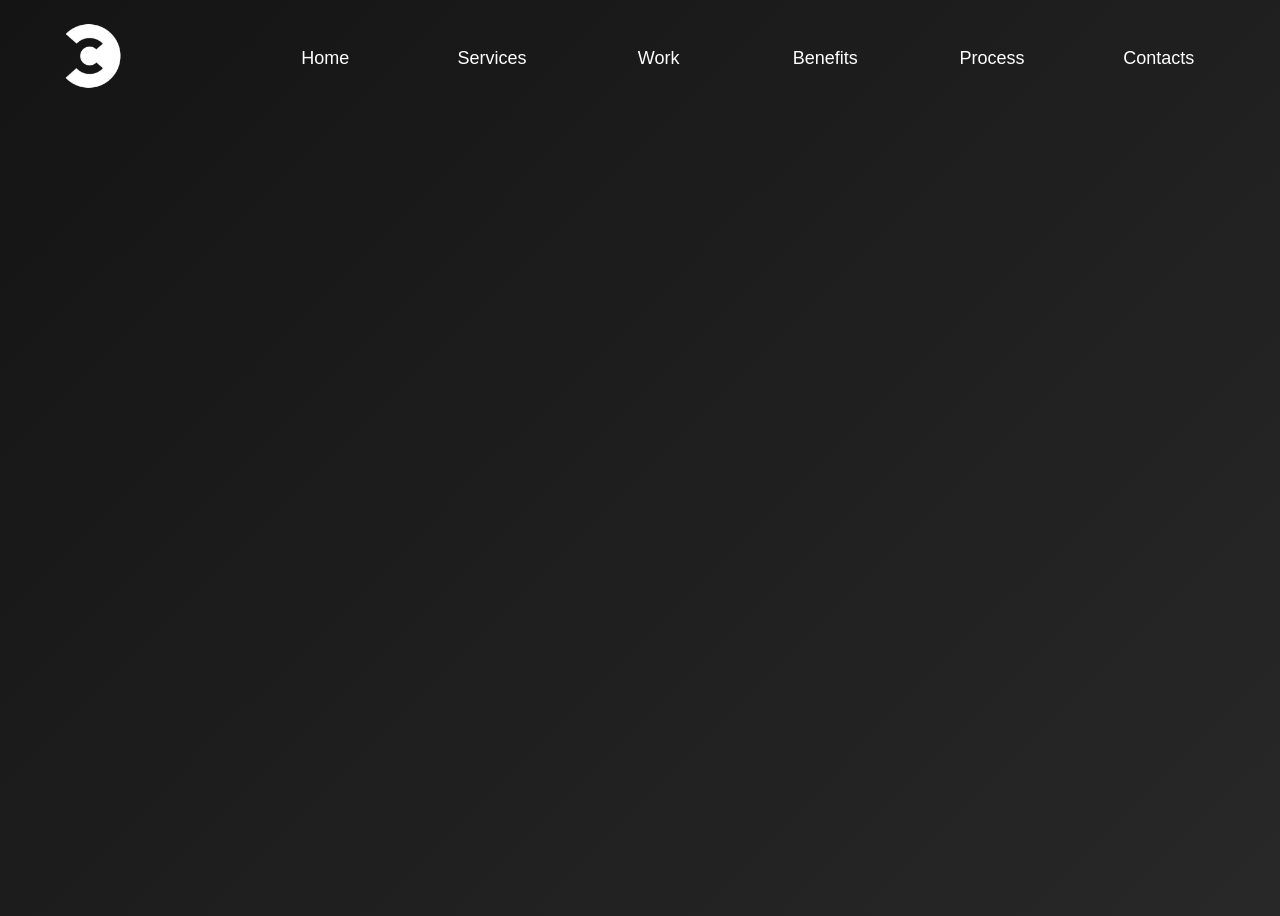
==== portfolio.html @ 9fbf863b "Created Header" ====
<!DOCTYPE html>
<html>
    <head>
        <link rel="stylesheet" href="portfolio.css">
        <link rel="preconnect" href="https://fonts.googleapis.com">
<link rel="preconnect" href="https://fonts.gstatic.com" crossorigin>
<link href="https://fonts.googleapis.com/css2?family=Inter:ital,opsz,wght@0,14..32,100..900;1,14..32,100..900&display=swap" rel="stylesheet">
        <title>Cyrus Web Design</title>
    </head>
    <body>
        <header class="header-div">
            <div class="logo-div">
                <img src="width-576.png" class="logo-image">
            </div>
            <nav class="navigation">
                <button class="Home-button" href="#Home">Home</button>
                <button class="services-button" href="#services">Services</button>
                <button class="work-button" href="#work">Work</button>
                <button class="benefits-button" href="#benefits">Benefits</button>
                <button class="process-button" href="#process">Process</button>
                <button class="contact-button" href="#contact">Contacts</button>
            </nav>
        </header>
        <main class="main-div">
            <section id="Home">
                <div class="hero-image-div"></div>
            </section>

            <section id="services">

            </section>

            <section id="work">

            </section>
            <section id="benefits">

            </section>
            <section id="process">

            </section>
            <section id="conatact">

            </section>
        </main>

        <script src="portfolio.js">

        </script>
    </body>
</html>
---- portfolio.css ----
body{
    background: linear-gradient(
        135deg,
        rgb(20,20,20),
        rgb(30, 30, 30),
        rgb(40,40,40)
    
    );
    min-height: 100vh;
    font-family: 'Inter', sans-serif;
    position: relative;
}
html{
    scroll-behavior: smooth;
}
.logo-image{
    width: 85%;
    max-width: 200px;
    
}
.header-div{
    
    position: relative;
    left: 0px;
    right: 0px;
    top:0px;
    height: 100px;
    display: flex;
    flex-direction: row;
    justify-content: space-between;
    align-items: center
}
.logo-div{
   min-width: 100px;
 
}
.navigation{
   
  margin-right: 20px;
  display: flex;
  justify-content: space-between;
  flex-direction: row;
  width: 100%;
  max-width: 1000px;
  
}
@media(max-width: 1200px ){
    .navigation button{
   width: 700px;
    height: 50px;
    
    cursor: pointer;
    background: transparent;
     color: white ;
     border: 1px solid rgb(45, 43, 43); 
    margin-right: 0px;
    transition: opacity 2s;
        
}
}
@media(max-width: 749px ){
    .header-div{
    position: relative;
    left: 0px;
    right: 0px;
    top:0px;
    height: 100px;
}
.logo-div{
    position: absolute;
    left: -50px;
    right: 70vw;
    top: -20px;
    
}
}
 .navigation button{
   width: 1000px;
    height: 50px;
    
    cursor: pointer;
    background: transparent;
     color: white ;
     border: none; 
    margin-right: 20px;
    transition: opacity 2s;
    font-size: 18px;
        
}
.navigation button:hover{
   box-shadow: 4px 4px 4px rgba(50,50,50,0.8); 
   background-color: rgb(20, 20 20);
}

.navigation button:active{
   box-shadow: 5px 5px 5px rgba(50,50,50,0.8);
   background-color: rgba(16, 14, 14, 0.7); 
}



@media(max-width: 1200px ){
    .navigation button{
   width: 100px;
    height: 50px;
    
    cursor: pointer;
    background: transparent;
     color: white ;
     
    margin-right: 20px;
    transition: box-shadow 0.15s;
    font-size: 14px;
        
}

@media(max-width: 900px){
    .navigation button{
        width: 75px;
    }
}
}
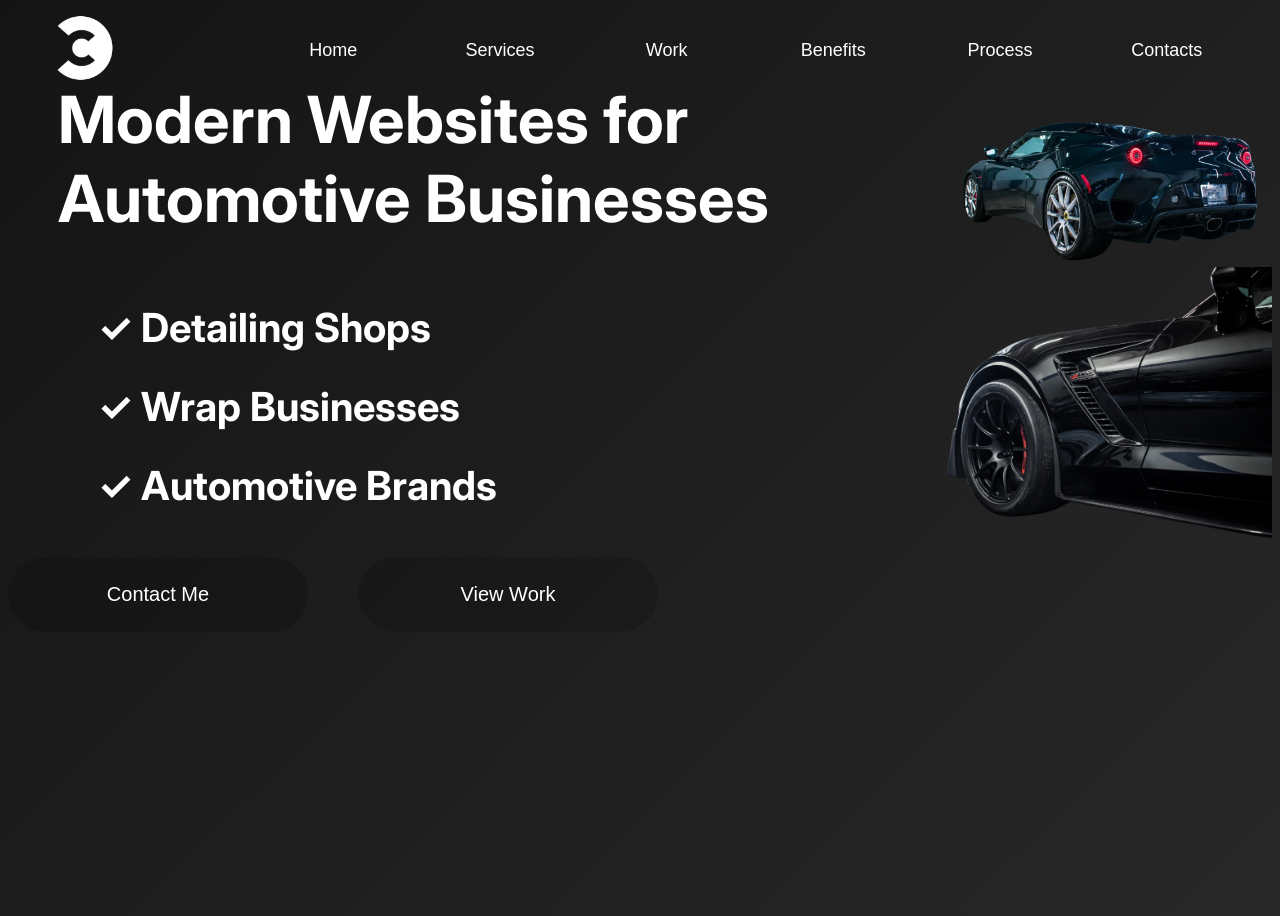
==== commit e1fac7d4: "Slight remodel to the Ui, added contact and see work buttons" ====
--- a/portfolio.html
+++ b/portfolio.html
@@ -22,8 +22,28 @@
             </nav>
         </header>
         <main class="main-div">
-            <section id="Home">
-                <div class="hero-image-div"></div>
+            <section id="Home" class="home-section">
+                
+                <div class="home-main-sect">
+                     <div class="home-text-div">
+                    <p class="home-text-title">Modern Websites for Automotive Businesses</p>
+                    <ul class="home-text-bullet">
+                        <li>✓ Detailing Shops</li>
+                        <li>✓ Wrap Businesses</li>
+                        <li>✓ Automotive Brands</li>
+                    </ul>
+                </div>
+                <div class="hero-image-div">
+                    <img src="width-1024.png" class="hero-image-1">
+                    <img src="width-1600.png" class="hero-image-2">
+                </div>
+                </div>
+                   <div class="home-buttons-div">
+                    <button class="contact-me-button">
+                        Contact Me
+                    </button>
+                    <button>View Work</button>
+                </div>
             </section>
 
             <section id="services">
--- a/portfolio.css
+++ b/portfolio.css
@@ -9,6 +9,9 @@
     min-height: 100vh;
     font-family: 'Inter', sans-serif;
     position: relative;
+    color: white;
+   
+    
 }
 html{
     scroll-behavior: smooth;
@@ -20,7 +23,7 @@
 }
 .header-div{
     
-    position: relative;
+    position: fixed;
     left: 0px;
     right: 0px;
     top:0px;
@@ -28,7 +31,9 @@
     display: flex;
     flex-direction: row;
     justify-content: space-between;
-    align-items: center
+    align-items: center;
+    background: transparent;
+
 }
 .logo-div{
    min-width: 100px;
@@ -119,4 +124,73 @@
         width: 75px;
     }
 }
-}+}
+.hero-image-div{
+    width: 500px;
+    
+}
+.hero-image-1{
+    margin-top: 100px;
+    width: 100%;
+}
+.hero-image-2{
+    width: 100%
+}
+.home-main-sect{
+   display: flex;
+    align-items: center;
+    justify-content: space-between;
+}
+
+.home-text-div{
+    
+    font-weight: bold;
+    padding-left: 50px;
+}
+.home-text-title{
+    font-size: 65px;
+}
+.home-text-bullet{
+    font-size: 40px;
+}
+.home-text-bullet{
+    list-style-type: none;
+}
+.home-text-bullet li{
+    margin-bottom: 30px;
+}
+
+.home-buttons-div{
+    display: flex;
+    align-items: center;
+    margin-top: -100px;
+   
+   
+}
+.home-buttons-div button{
+    width: 300px;
+    height: 75px;
+    font-size: 20px;
+    border-radius: 75px;
+    border: none;
+    cursor: pointer;
+    background-color: rgba(0, 0, 0, 0.176);
+    margin-right: 50px;
+    color: white;
+    transition: background-color 0.2s;
+    
+}
+@media(max-width: 1600px){
+    .home-buttons-div{
+        margin-top: 0px;
+    }
+}
+
+.home-buttons-div button:hover{
+    background-color: aliceblue;
+    color: black;
+}
+.home-buttons-div button:active{
+    box-shadow: 3px 3px 3px rgba(0, 0, 0, 0.473);
+}
+
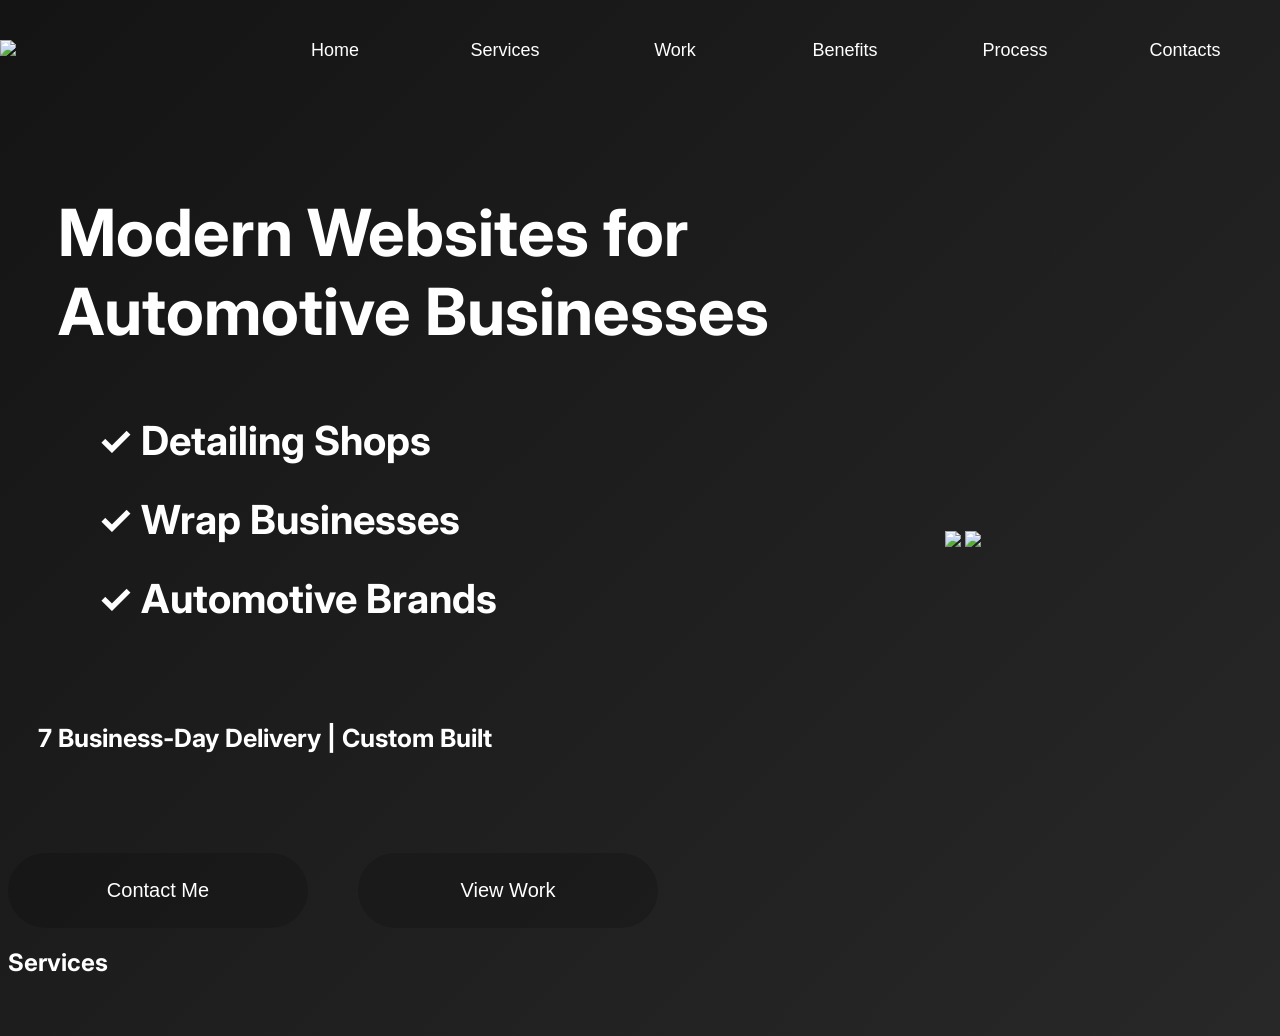
==== commit b1d792ae: "Organized files" ====
--- a/portfolio.html
+++ b/portfolio.html
@@ -1,7 +1,7 @@
 <!DOCTYPE html>
 <html>
     <head>
-        <link rel="stylesheet" href="portfolio.css">
+        <link rel="stylesheet" href="styles/home.css">
         <link rel="preconnect" href="https://fonts.googleapis.com">
 <link rel="preconnect" href="https://fonts.gstatic.com" crossorigin>
 <link href="https://fonts.googleapis.com/css2?family=Inter:ital,opsz,wght@0,14..32,100..900;1,14..32,100..900&display=swap" rel="stylesheet">
@@ -10,15 +10,15 @@
     <body>
         <header class="header-div">
             <div class="logo-div">
-                <img src="width-576.png" class="logo-image">
+                <img src="images/width-576.png" class="logo-image">
             </div>
             <nav class="navigation">
-                <button class="Home-button" href="#Home">Home</button>
-                <button class="services-button" href="#services">Services</button>
-                <button class="work-button" href="#work">Work</button>
-                <button class="benefits-button" href="#benefits">Benefits</button>
-                <button class="process-button" href="#process">Process</button>
-                <button class="contact-button" href="#contact">Contacts</button>
+                <a href="#Home"><button class="Home-button">Home</button></a>
+                <a href="#services"><button class="services-button">Services</button></a>
+                <a href="#work"><button class="work-button">Work</button></a>
+                <a href="#benefits"><button class="benefits-button">Benefits</button></a>
+                <a href="#process"><button class="process-button">Process</button></a>
+                <a href="#contact"><button class="contact-button">Contacts</button></a>
             </nav>
         </header>
         <main class="main-div">
@@ -32,10 +32,11 @@
                         <li>✓ Wrap Businesses</li>
                         <li>✓ Automotive Brands</li>
                     </ul>
+                    <p class="delivery-info-text">7 Business-Day Delivery | Custom Built</p>
                 </div>
                 <div class="hero-image-div">
-                    <img src="width-1024.png" class="hero-image-1">
-                    <img src="width-1600.png" class="hero-image-2">
+                    <img src="images/width-1024.png" class="hero-image-1">
+                    <img src="images/width-1600.png" class="hero-image-2">
                 </div>
                 </div>
                    <div class="home-buttons-div">
@@ -47,7 +48,7 @@
             </section>
 
             <section id="services">
-
+                <h1 class="services-header">Services</h1>
             </section>
 
             <section id="work">
--- a/styles/home.css
+++ b/styles/home.css
@@ -0,0 +1,207 @@
+body{
+    background: linear-gradient(
+        135deg,
+        rgb(20,20,20),
+        rgb(30, 30, 30),
+        rgb(40,40,40)
+    
+    );
+    min-height: 100vh;
+    font-family: 'Inter', sans-serif;
+    position: relative;
+    color: white;
+    padding-top: 120px;
+   
+    
+}
+html{
+    scroll-behavior: smooth;
+}
+.logo-image{
+    width: 85%;
+    max-width: 200px;
+    
+}
+.header-div{
+    
+    position: fixed;
+    left: 0px;
+    right: 0px;
+    top:0px;
+    height: 100px;
+    display: flex;
+    flex-direction: row;
+    justify-content: space-between;
+    align-items: center;
+    background: transparent;
+
+}
+.logo-div{
+   min-width: 100px;
+ 
+}
+.navigation{
+   
+  margin-right: 20px;
+  display: flex;
+  justify-content: space-between;
+  flex-direction: row;
+  width: 100%;
+  max-width: 1000px;
+  
+}
+@media(max-width: 1200px ){
+    .navigation button{
+   width: 700px;
+    height: 50px;
+    
+    cursor: pointer;
+    background: transparent;
+     color: white ;
+     border: 1px solid rgb(45, 43, 43); 
+    margin-right: 0px;
+    transition: opacity 2s;
+        
+}
+}
+@media(max-width: 775px ){
+    
+    .header-div{
+    height: 100px;
+}
+
+}
+ .navigation button{
+   width: 150px;
+    height: 50px;
+    
+    cursor: pointer;
+    background: transparent;
+     color: white ;
+     border: none; 
+    margin-right: 20px;
+    transition: opacity 2s;
+    font-size: 18px;
+        
+}
+.navigation button:hover{
+   box-shadow: 4px 4px 4px rgba(50,50,50,0.8); 
+   background-color: rgb(20, 20 20);
+}
+
+.navigation button:active{
+   box-shadow: 5px 5px 5px rgba(50,50,50,0.8);
+   background-color: rgba(16, 14, 14, 0.7); 
+}
+
+
+
+@media(max-width: 1000px ){
+    .navigation button{
+   width: 100px;
+    height: 50px;
+    
+    cursor: pointer;
+    background: transparent;
+     color: white ;
+     
+    margin-right: 20px;
+    transition: box-shadow 0.15s;
+    font-size: 14px;
+        
+}
+.home-text-div{
+        padding-top: 50px;
+    }
+}
+
+@media(max-width: 900px){
+    body{
+        padding-top: 0px
+    }
+    .navigation button{
+        width: 75px;
+    }
+    .home-text-div{
+        padding-top: 30px;
+    }
+}
+.hero-image-div{
+    width: 500px;
+    
+}
+.hero-image-1{
+    margin-top: 100px;
+    width: 100%;
+}
+.hero-image-2{
+    width: 100%
+}
+.home-main-sect{
+   display: flex;
+    align-items: center;
+    justify-content: space-between;
+}
+
+.home-text-div{
+    
+    font-weight: bold;
+    padding-left: 50px;
+}
+.home-text-title{
+    font-size: 65px;
+}
+.home-text-bullet{
+    font-size: 40px;
+}
+.home-text-bullet{
+    list-style-type: none;
+}
+.home-text-bullet li{
+    margin-bottom: 30px;
+}
+.delivery-info-text{
+    font-size: 25px;
+    margin: 100px 0px 100px -20px;
+}
+
+.home-buttons-div{
+    display: flex;
+    align-items: center;
+    margin-top: -100px;
+   
+   
+}
+.home-buttons-div button{
+    width: 300px;
+    height: 75px;
+    font-size: 20px;
+    border-radius: 75px;
+    border: none;
+    cursor: pointer;
+    background-color: rgba(0, 0, 0, 0.176);
+    margin-right: 50px;
+    color: white;
+    transition: background-color 0.2s;
+    
+}
+
+@media(max-width: 1700px){
+    .home-buttons-div{
+        margin-top: 50px;
+    }
+}
+@media(max-width: 1600px){
+    .home-buttons-div{
+        margin-top: 0px;
+    }
+}
+
+.home-buttons-div button:hover{
+    background-color: aliceblue;
+    color: black;
+}
+.home-buttons-div button:active{
+    box-shadow: 5px 5px 5px rgb(0, 0, 0);
+}
+
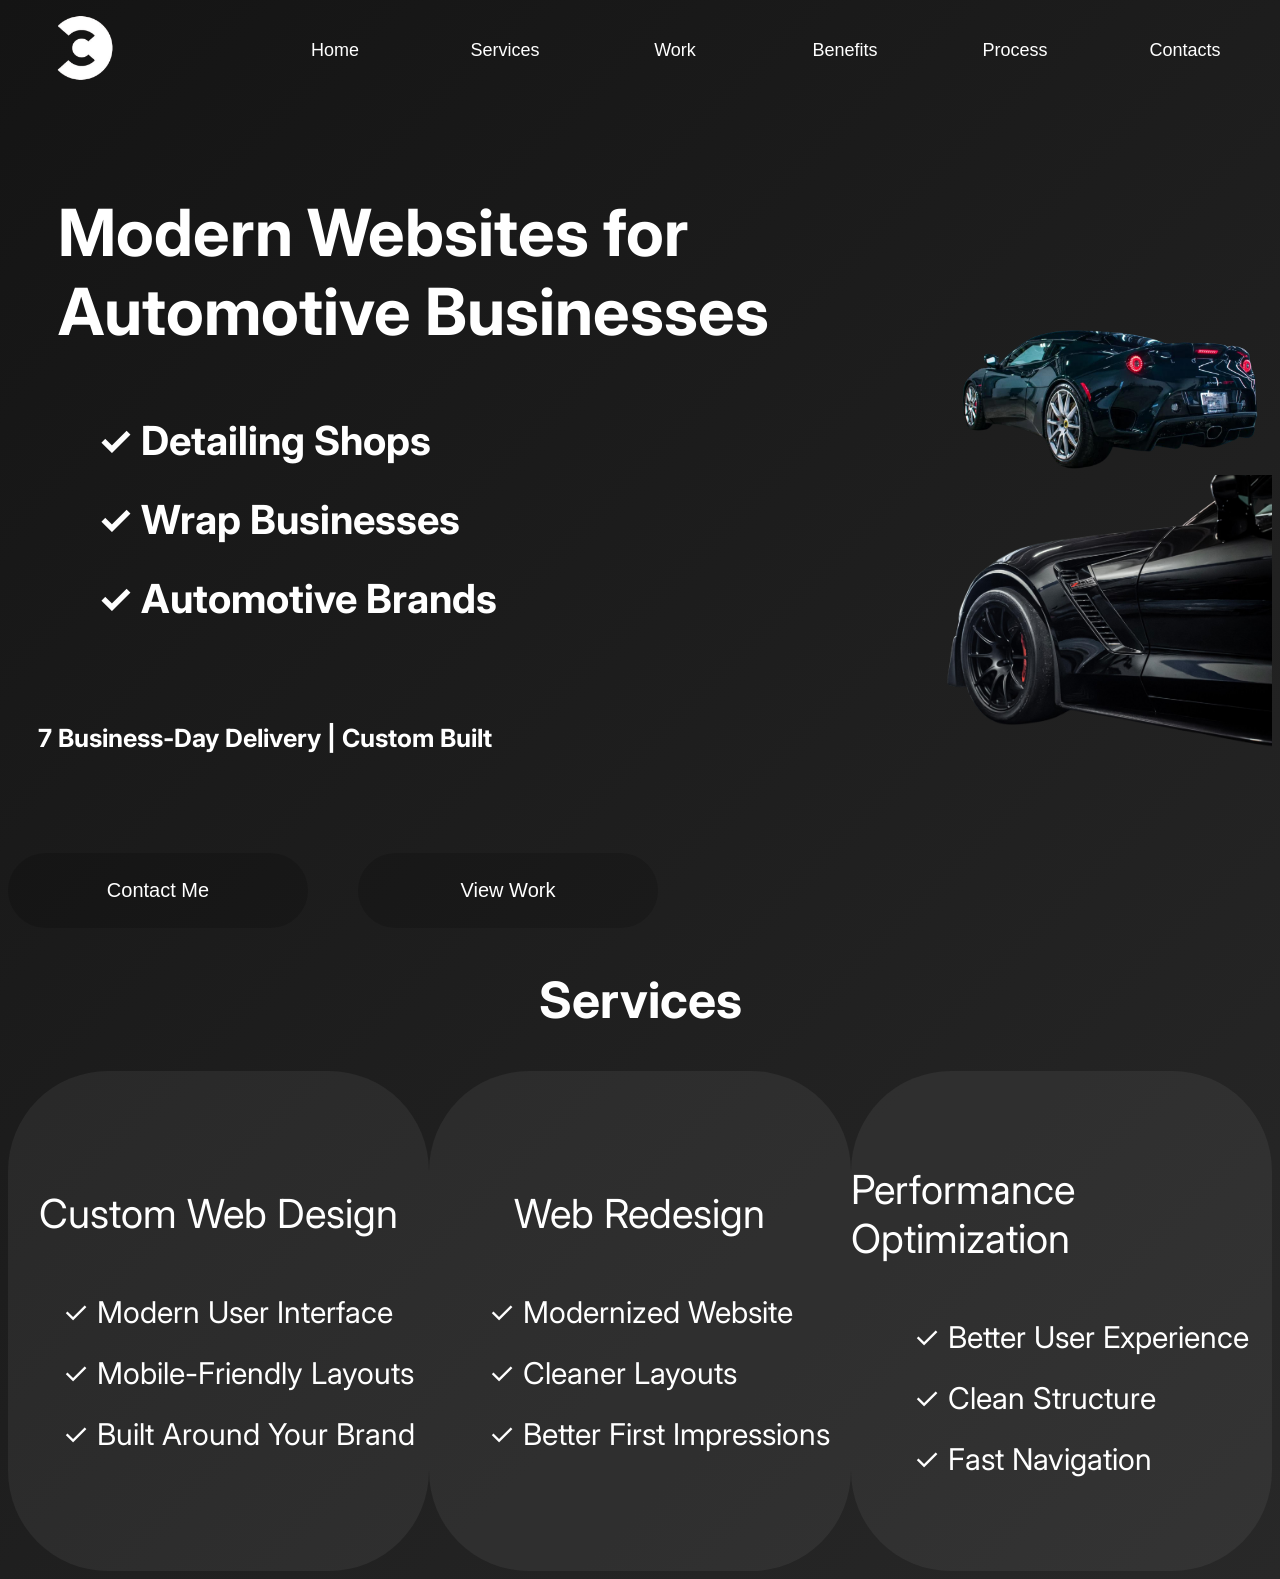
==== commit a72a9079: "Completed Services Section" ====
--- a/portfolio.html
+++ b/portfolio.html
@@ -2,6 +2,7 @@
 <html>
     <head>
         <link rel="stylesheet" href="styles/home.css">
+        <link rel="stylesheet" href="styles/services.css">
         <link rel="preconnect" href="https://fonts.googleapis.com">
 <link rel="preconnect" href="https://fonts.gstatic.com" crossorigin>
 <link href="https://fonts.googleapis.com/css2?family=Inter:ital,opsz,wght@0,14..32,100..900;1,14..32,100..900&display=swap" rel="stylesheet">
@@ -48,7 +49,39 @@
             </section>
 
             <section id="services">
-                <h1 class="services-header">Services</h1>
+                <div class="services-header-div">
+                    <h1 class="services-header">Services</h1>
+                </div>
+                <div class="service-list-div">
+                    <div class="service-list">
+                        <p class="service-list-title">Custom Web Design</p>
+                        <ul class="services-bullet">
+                        <li class="service-list-text">✓ Modern User Interface </li>
+                        <li class="service-list-text">✓ Mobile-Friendly Layouts</li>
+                        <li class="service-list-text">✓ Built Around Your Brand</li>
+                        </ul>
+                      
+                    </div>
+                    <div class="service-list">
+                        <p class="service-list-title">Web Redesign</p>
+                        <ul class="services-bullet">
+                            <li class="service-list-text">✓ Modernized Website</li>
+                            <li class="service-list-text">✓ Cleaner Layouts</li>
+                            <li class="service-list-text">✓ Better First Impressions</li>
+                        </ul>
+                       
+                    </div>
+                    <div class="service-list">
+                        <p class="service-list-title">Performance Optimization</p>
+                         <ul class="services-bullet">
+                             <li class="service-list-text">✓ Better User Experience</li>
+                             <li class="service-list-text">✓ Clean Structure</li>
+                             <li class="service-list-text">✓ Fast Navigation</li>
+                        </ul>
+                       
+                    </div>
+                    
+                </div>
             </section>
 
             <section id="work">
--- a/styles/services.css
+++ b/styles/services.css
@@ -0,0 +1,39 @@
+.services-header{
+    font-size: 50px
+
+}
+.services-header-div{
+    display: flex;
+    justify-content: center;
+}
+.service-list-div{
+    display: flex;
+    justify-content: space-between;
+}
+.service-list{
+    background-color: rgba(128, 128, 128, 0.131);
+    width: 500px;
+    height: 500px;
+    border-radius: 100px;
+    display: flex;
+    flex-direction: column;
+    align-items: center;
+    justify-content: center;
+   
+}
+.service-list-title{
+    font-size: 40px;
+}
+
+.service-list-text{
+    font-size: 30px;
+    margin-bottom: 25px;
+}
+@media(max-width: 850px ){
+.service-list-title{
+    font-size: 16px;
+}
+}
+.services-bullet{
+    list-style: none;
+}
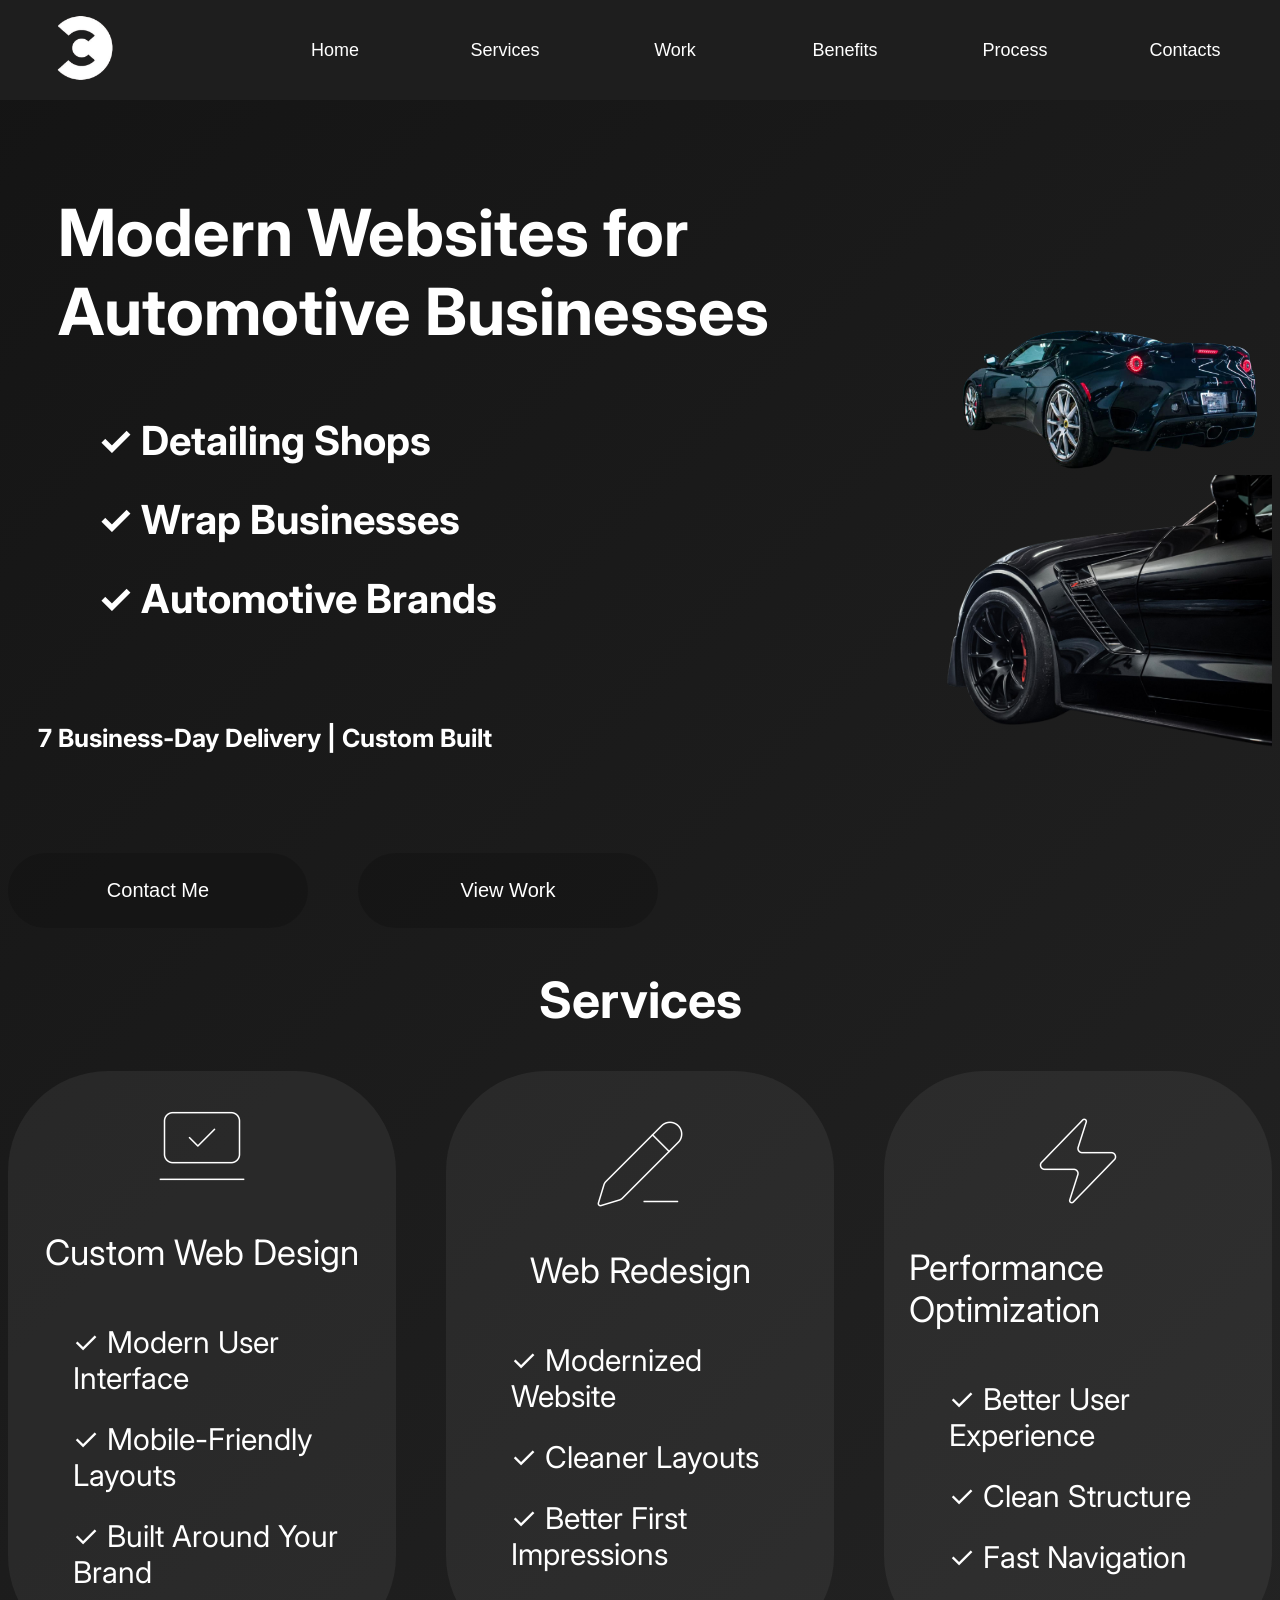
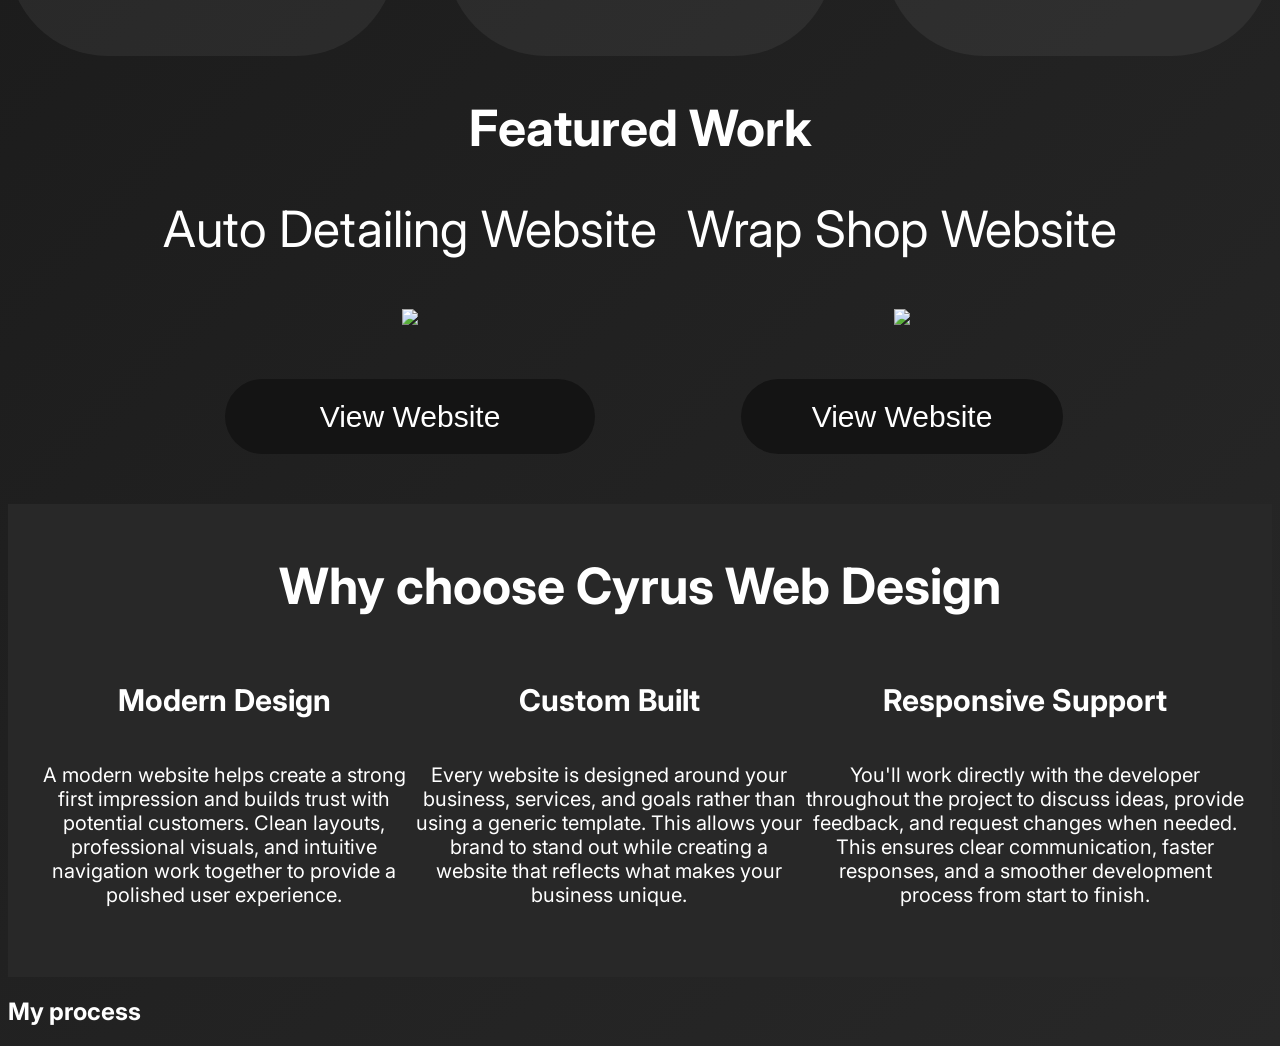
==== commit 1619f050: "Created work and benefits section, added icons to the page" ====
--- a/portfolio.html
+++ b/portfolio.html
@@ -3,6 +3,9 @@
     <head>
         <link rel="stylesheet" href="styles/home.css">
         <link rel="stylesheet" href="styles/services.css">
+        <link rel="stylesheet" href="styles/work.css">
+        <link rel="stylesheet" href="styles/benefits.css">
+        <link rel="stylesheet" href="styles/process.css">
         <link rel="preconnect" href="https://fonts.googleapis.com">
 <link rel="preconnect" href="https://fonts.gstatic.com" crossorigin>
 <link href="https://fonts.googleapis.com/css2?family=Inter:ital,opsz,wght@0,14..32,100..900;1,14..32,100..900&display=swap" rel="stylesheet">
@@ -44,7 +47,7 @@
                     <button class="contact-me-button">
                         Contact Me
                     </button>
-                    <button>View Work</button>
+                    <a href="#work"><button>View Work</button></a>
                 </div>
             </section>
 
@@ -54,6 +57,9 @@
                 </div>
                 <div class="service-list-div">
                     <div class="service-list">
+                        <div class="service-image-div">
+                            <img src="images/laptop-minimal-check-3.png" class="service-images">
+                        </div>
                         <p class="service-list-title">Custom Web Design</p>
                         <ul class="services-bullet">
                         <li class="service-list-text">✓ Modern User Interface </li>
@@ -63,6 +69,10 @@
                       
                     </div>
                     <div class="service-list">
+                        <div class="service-image-div">
+                            <img src="images/pencil-line.png" class="service-images">
+                        </div>
+                       
                         <p class="service-list-title">Web Redesign</p>
                         <ul class="services-bullet">
                             <li class="service-list-text">✓ Modernized Website</li>
@@ -72,6 +82,10 @@
                        
                     </div>
                     <div class="service-list">
+                        <div class="service-image-div">
+                            <img src="images/zap.png" class="service-images">
+                        </div>
+                        
                         <p class="service-list-title">Performance Optimization</p>
                          <ul class="services-bullet">
                              <li class="service-list-text">✓ Better User Experience</li>
@@ -85,13 +99,61 @@
             </section>
 
             <section id="work">
+                <div class="work-header-div">
+                    <h1 class="work-header-text">Featured Work</h1>
+                </div>
+                <div class="demo-project-outer-div">
+                    <div class="demo-project-inner-div">
+                        <p class="demo-project-text">Auto Detailing Website</p>
+                        <div class="demo-project-image-div">
+                            <img src="images/Screenshot 2026-05-23 at 9.11.59 PM.png" class="demo-project-image">
+                        </div>
+                        <div class="demo-project-button-div">
+                            <button class="demo-project-button">
+                                View Website
+                            </button>
+                        </div>
+                    </div>
+                     <div class="demo-project-inner-div">
+                        <p class="demo-project-text">Wrap Shop Website</p>
+                        <div class="demo-project-image-div">
+                            <img src="images/Screenshot 2026-05-23 at 9.11.59 PM.png" class="demo-project-image">
+                        </div>
+                        <div class="demo-project-button-div">
+                            <button class="demo-project-button">
+                                View Website
+                            </button>
+                        </div>
+                    </div>
 
+                    
+                </div>
             </section>
-            <section id="benefits">
-
+            <section id="benefits" class="benefits-section">
+                <div class="benefits-header-div">
+                    <h1 class="benefits-header-text">Why choose Cyrus Web Design</h1>
+                </div>
+                <div class="benefits-div">
+                    <div class="benefits-inner-div">
+                      <h2 class="benefit-title">Modern Design</h2>
+                        <h3 class="benefit-text">A modern website helps create a strong first impression and builds trust with potential customers. Clean layouts, professional visuals, and intuitive navigation work together to provide a polished user experience.</h3>
+                    </div>
+                 <div class="benefits-inner-div">
+                    <h2 class="benefit-title">Custom Built</h2>
+                <h3 class="benefit-text">Every website is designed around your business, services, and goals rather than using a generic template. This allows your brand to stand out while creating a website that reflects what makes your business unique.</h3>
+                 </div>
+                  <div class="benefits-inner-div">
+                    <h2 class="benefit-title">Responsive Support</h2>
+                <h3 class="benefit-text">You'll work directly with the developer throughout the project to discuss ideas, provide feedback, and request changes when needed. This ensures clear communication, faster responses, and a smoother development process from start to finish.</h3>
+                  </div>
+                
+                </div>
             </section>
             <section id="process">
-
+                <div class="process-header-div">
+                    <h1 class="process-header-text">My process</h1>
+                    <h2 class="process-subheader-text"></h2>
+                </div>
             </section>
             <section id="conatact">
 
--- a/styles/home.css
+++ b/styles/home.css
@@ -34,6 +34,7 @@
     justify-content: space-between;
     align-items: center;
     background: transparent;
+    background-color: rgb(30, 30, 30);
 
 }
 .logo-div{
--- a/styles/services.css
+++ b/styles/services.css
@@ -9,16 +9,20 @@
 .service-list-div{
     display: flex;
     justify-content: space-between;
+    gap: 50px;
 }
 .service-list{
+    display: flex;
     background-color: rgba(128, 128, 128, 0.131);
-    width: 500px;
-    height: 500px;
+    flex: 1;
     border-radius: 100px;
     display: flex;
     flex-direction: column;
     align-items: center;
     justify-content: center;
+    padding: 25px 25px 25px 25px;
+   
+    
    
 }
 .service-list-title{
@@ -29,11 +33,43 @@
     font-size: 30px;
     margin-bottom: 25px;
 }
-@media(max-width: 850px ){
-.service-list-title{
-    font-size: 16px;
+
+@media(max-width: 1550px ){
+    .service-list-title{
+        font-size: 35px;
+    }
+    .service-list-text{
+        font-size: 30px;
+    }
 }
+
+@media(max-width: 1100px ){
+    .service-list-title{
+        font-size: 30px;
+    }
+    .service-list-text{
+        font-size: 25px;
+    }
 }
+@media(max-width: 850px){
+     .service-list-title{
+        font-size: 25px;
+    }
+    .service-list-text{
+        font-size: 20px;
+    }
+}
+
+
 .services-bullet{
     list-style: none;
+}
+.service-images{
+    width: 50%;
+    
+}
+.service-image-div{
+display: flex;
+align-items: center;
+justify-content: center;
 }
--- a/styles/work.css
+++ b/styles/work.css
@@ -0,0 +1,60 @@
+.work-header-div{
+    display: flex;
+    justify-content: center;
+}
+.work-header-text{
+    font-size: 50px;
+}
+.demo-project-image{
+   width: 100%; 
+}
+.demo-project-text{
+    font-size: 50px;
+    margin: 0px 0px 0px 0px;
+}
+.demo-project-button-div{
+    width: 75%;
+}
+.demo-project-button{
+    width: 100%;
+    height: 75px;
+    font-size: 30px;
+    border-radius: 50px;
+    border: none;
+    cursor: pointer;
+    background-color: rgb(20, 20, 20);
+    color: white;
+}
+.demo-project-button:hover{
+background-color: rgba(20, 20, 20, 0.6);
+box-shadow: 3px 3px 3px rgba(0, 0, 0, 0.399);
+}
+
+.demo-project-button:active{
+background-color: rgba(20, 20, 20, 0.4);
+box-shadow: 4px 4px 4px rgba(0, 0, 0, 0.5);
+}
+.demo-project-outer-div{
+    display: flex;
+    justify-content: center;
+    gap: 30px;
+    min-width: 200px;
+}
+
+.demo-project-inner-div{
+    display: flex;
+    flex-direction: column;
+    align-items: center;
+    justify-content: center;
+    gap: 50px;
+    
+    
+}
+@media(max-width: 1026px){
+    
+.demo-project-text{
+    font-size: 50px;
+    margin: 0px 0px 0px 0px;
+    max-width: 429px;
+}
+}
--- a/styles/benefits.css
+++ b/styles/benefits.css
@@ -0,0 +1,32 @@
+.benefits-header-div{
+    display: flex;
+    justify-content: center;
+    align-items: center;
+}
+.benefits-div{
+    display: flex;
+    align-items: center;
+    justify-content: space-between;
+}
+.benefits-header-text{
+    font-size: 50px;
+    
+}
+.benefit-title{
+    font-size: 30px;
+}
+.benefit-text{
+    font-size: 20px;
+    text-align: center;
+    font-weight: normal;
+}
+.benefits-inner-div{
+    display: flex;
+    flex-direction: column;
+    align-items: center;
+}
+.benefits-section{
+    background-color: rgb(40,40,40);
+    margin-top: 50px;
+    padding: 10px 25px 50px 25px;
+}
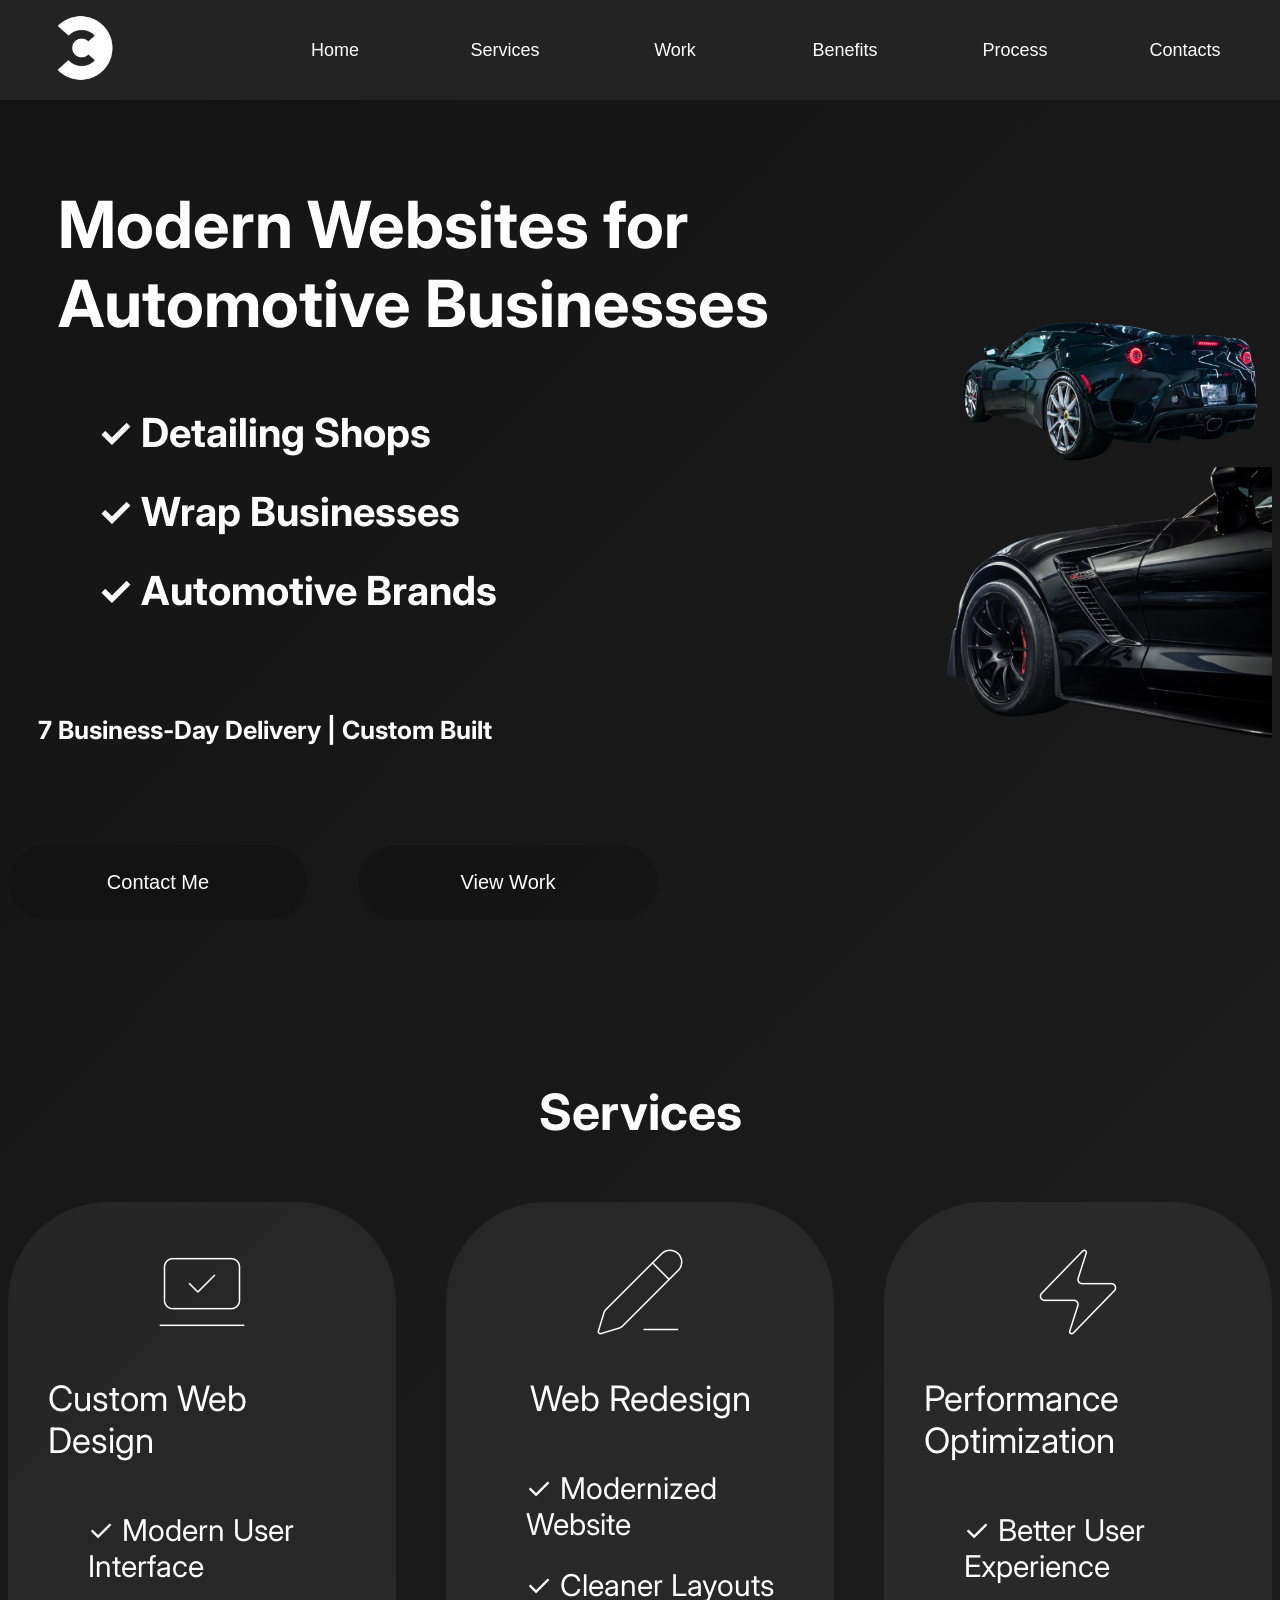
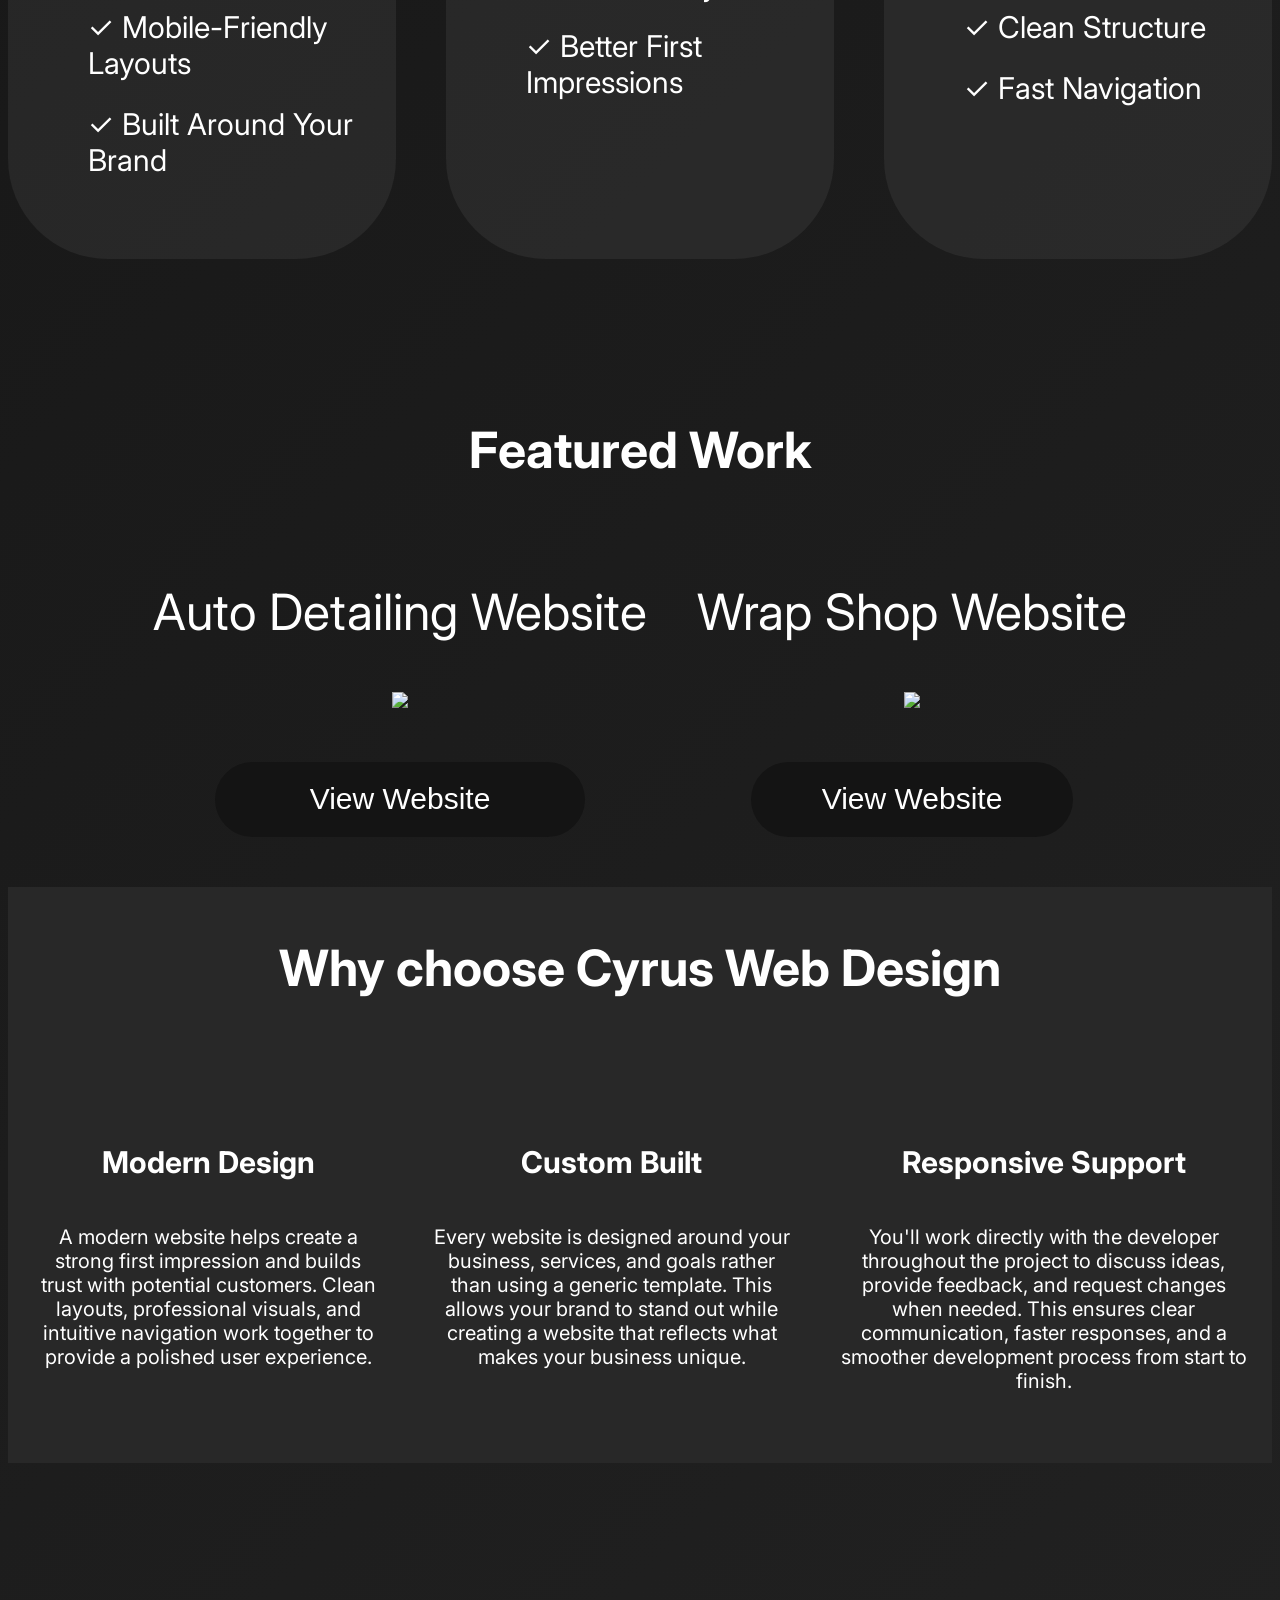
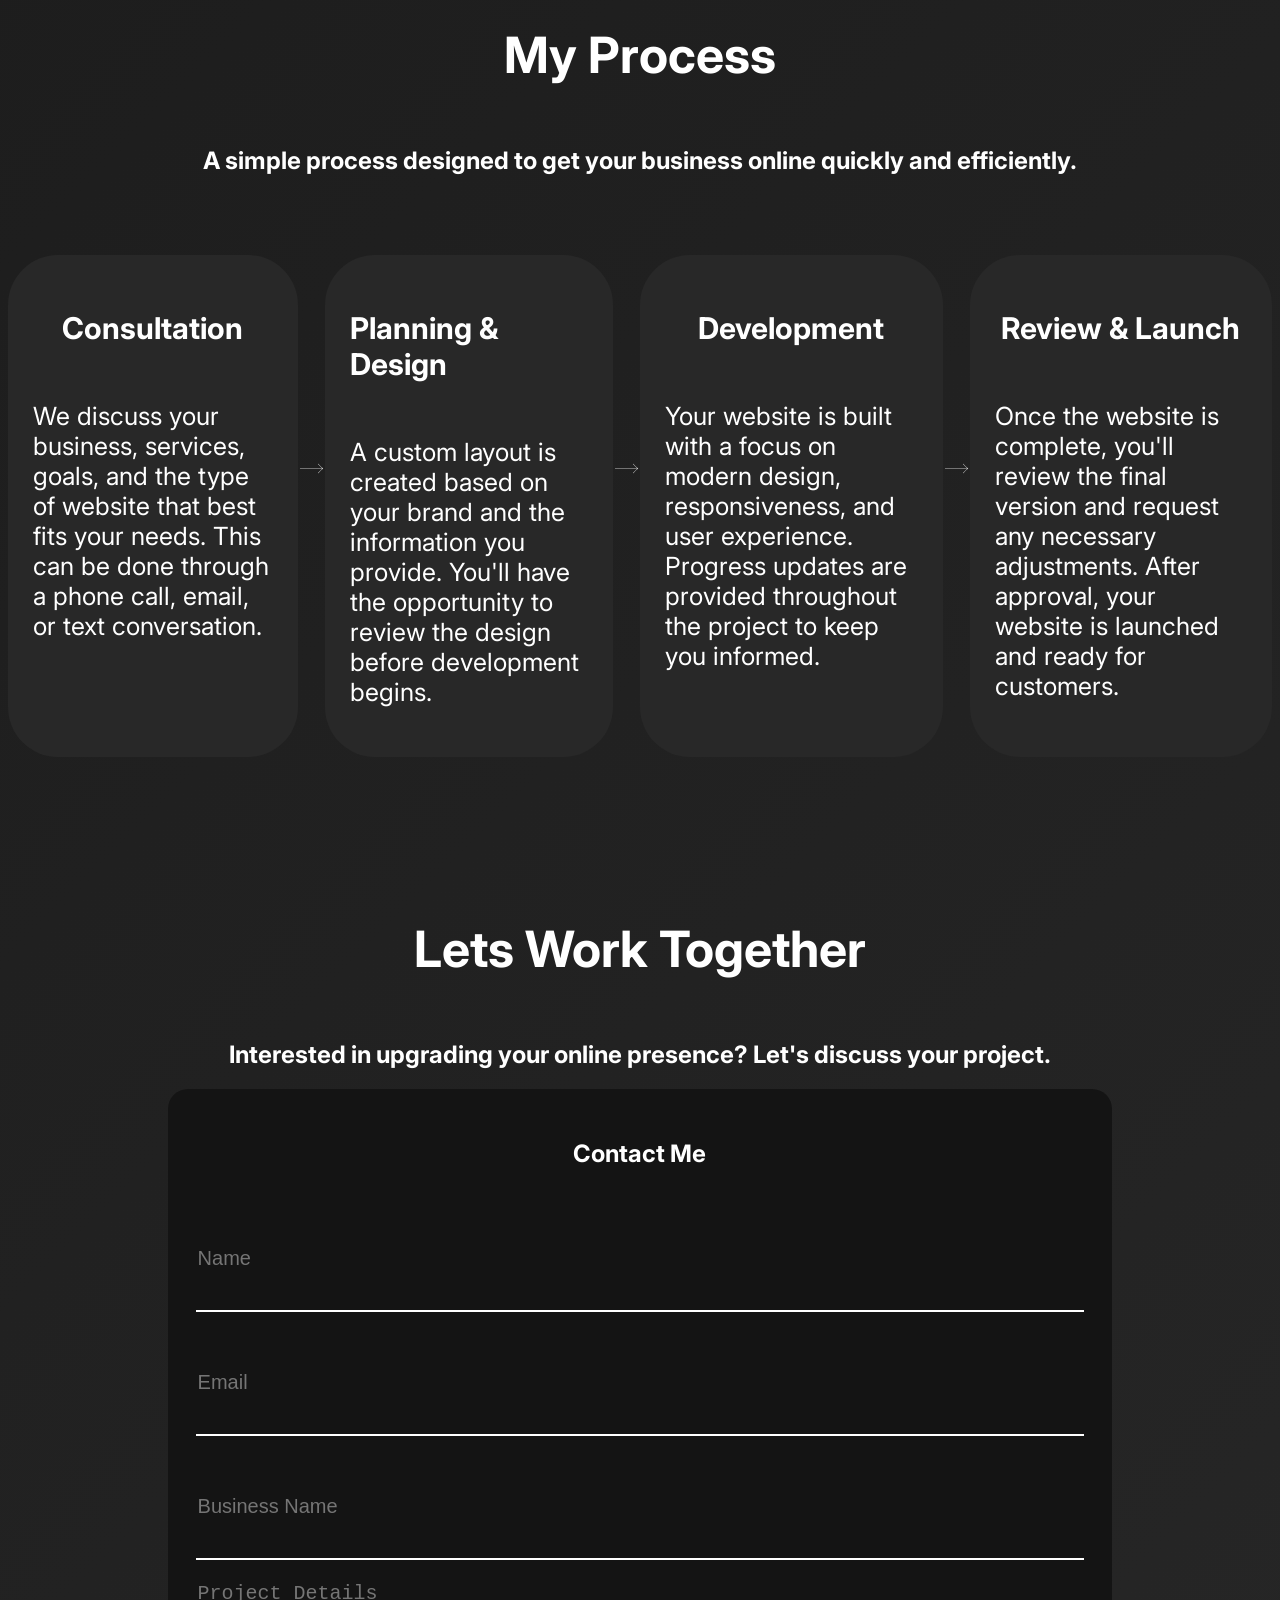
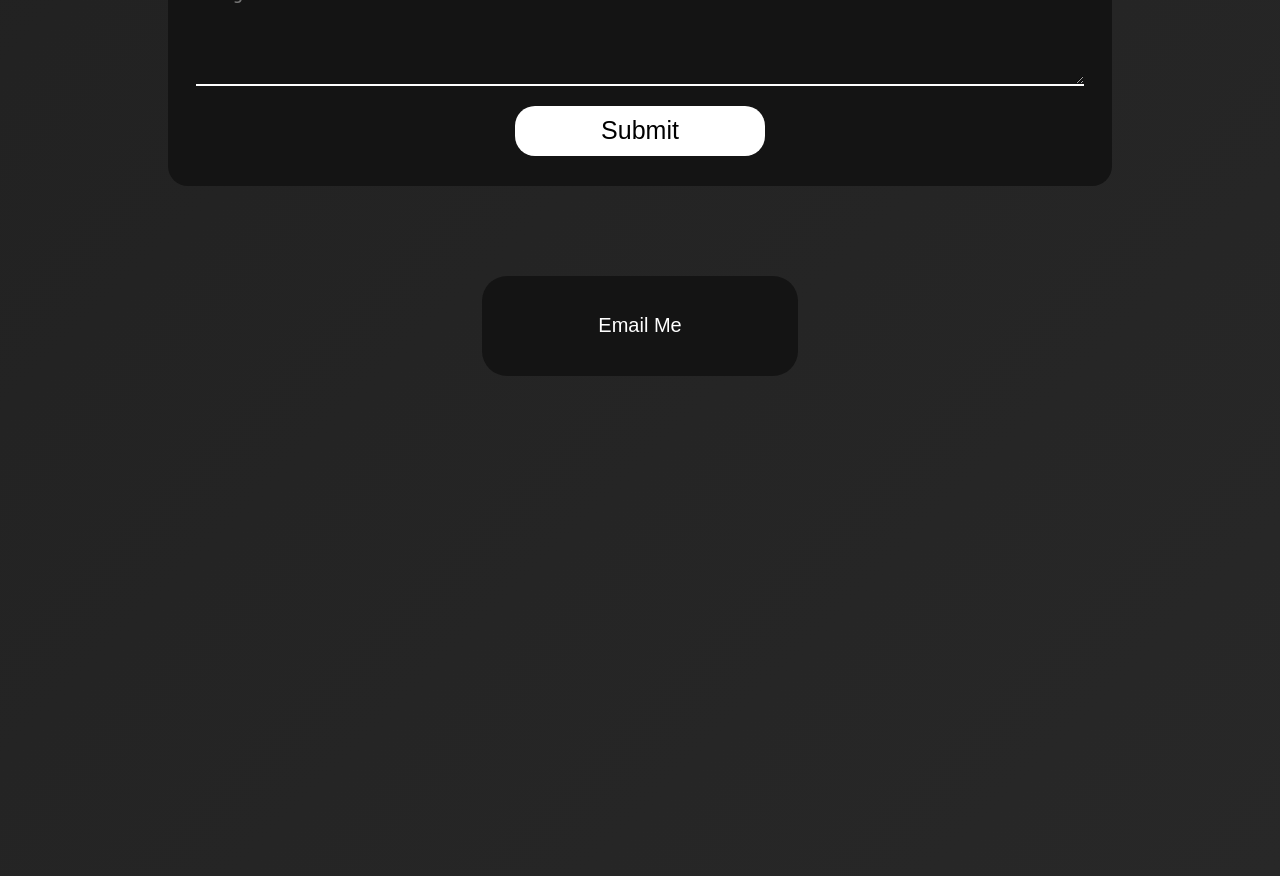
==== commit 9b49a660: "Created the contact form" ====
--- a/portfolio.html
+++ b/portfolio.html
@@ -6,6 +6,7 @@
         <link rel="stylesheet" href="styles/work.css">
         <link rel="stylesheet" href="styles/benefits.css">
         <link rel="stylesheet" href="styles/process.css">
+        <link rel="stylesheet" href="styles/contact.css">
         <link rel="preconnect" href="https://fonts.googleapis.com">
 <link rel="preconnect" href="https://fonts.gstatic.com" crossorigin>
 <link href="https://fonts.googleapis.com/css2?family=Inter:ital,opsz,wght@0,14..32,100..900;1,14..32,100..900&display=swap" rel="stylesheet">
@@ -151,17 +152,72 @@
             </section>
             <section id="process">
                 <div class="process-header-div">
-                    <h1 class="process-header-text">My process</h1>
-                    <h2 class="process-subheader-text"></h2>
-                </div>
-            </section>
-            <section id="conatact">
-
+                    <h1 class="process-header-text">My Process</h1>
+                    <h2 class="process-subheader-text">A simple process designed to get your business online quickly and efficiently.</h2>
+                </div>
+                <div class="process-outer-div">
+                    <div class="process-inner-div">
+                        <p class="process-title">Consultation</p>
+                        <p class="process-text">We discuss your business, services, goals, and the type of website that best fits your needs. This can be done through a phone call, email, or text conversation.</p>
+                    </div>
+                    <div class="process-arrow-div">
+                        <img src="images/move-right.png" class="process-arrow">
+                    </div>
+                    <div class="process-inner-div">
+                         <p class="process-title">Planning & Design</p>
+                         <p class="process-text">A custom layout is created based on your brand and the information you provide. You'll have the opportunity to review the design before development begins.</p>
+                    </div>
+                       <div class="process-arrow-div">
+                        <img src="images/move-right.png" class="process-arrow">
+                    </div>
+                    <div class="process-inner-div">
+                         <p class="process-title">Development</p>
+                         <p class="process-text">Your website is built with a focus on modern design, responsiveness, and user experience. Progress updates are provided throughout the project to keep you informed.</p>
+                    </div>
+                    <div class="process-arrow-div">
+                        <img src="images/move-right.png" class="process-arrow">
+                    </div>
+                    <div class="process-inner-div">
+                         <p class="process-title">Review & Launch</p>
+                         <p class="process-text">Once the website is complete, you'll review the final version and request any necessary adjustments. After approval, your website is launched and ready for customers.</p>
+                    </div>
+                </div>
+            </section>
+            <section id="contact">
+                <div class="contact-header-div">
+                  <h1 class="contact-header">Lets Work Together</h1>
+                  <h2 class="contact-subheader">Interested in upgrading your online presence? Let's discuss your project.</h2>
+                </div>
+                <div class="main-contact-div">
+                     <form class="contact-form">
+                        <h1>Contact Me</h1>
+                        <input type="text" name="name" placeholder="Name" required class="form-input">
+                        <input type="email" name="email" placeholder="Email" required class="form-input">
+                        <input type="text" name="business" placeholder="Business Name" required class="form-input">
+                        <textarea name="message" placeholder="Project Details" required class="form-input"></textarea>
+                        <button class="submit-button" type="submit">Submit</button>
+                      </form>
+                       <div class="form-status-div">
+                        <p class="form-status"></p>
+                    </div>
+                    <div class="simple-contact-div">
+                         <a href="mailto:eli.cyrus00@gmail.com?subject=Website inquiry">
+                        <button class="simple-contact-button">
+                            Email Me
+                        </button>
+                    </a>
+                    </div>  
+                          
+                    </div>
+                  
+                  
+                </div>
             </section>
         </main>
 
-        <script src="portfolio.js">
+        <script src="scripts/portfolio.js">
 
         </script>
+        <script src="scripts/contact.js"></script>
     </body>
 </html>
--- a/styles/home.css
+++ b/styles/home.css
@@ -10,12 +10,15 @@
     font-family: 'Inter', sans-serif;
     position: relative;
     color: white;
-    padding-top: 120px;
+    
    
     
 }
 html{
     scroll-behavior: smooth;
+}
+section{
+    margin-top: 120px;
 }
 .logo-image{
     width: 85%;
@@ -34,7 +37,8 @@
     justify-content: space-between;
     align-items: center;
     background: transparent;
-    background-color: rgb(30, 30, 30);
+    background-color: rgb(35, 35, 35);
+    margin-bottom: 60px;
 
 }
 .logo-div{
--- a/styles/services.css
+++ b/styles/services.css
@@ -1,5 +1,6 @@
 .services-header{
-    font-size: 50px
+    font-size: 50px;
+    margin-bottom: 60px;
 
 }
 .services-header-div{
@@ -8,7 +9,7 @@
 }
 .service-list-div{
     display: flex;
-    justify-content: space-between;
+    justify-content: center;
     gap: 50px;
 }
 .service-list{
@@ -19,19 +20,22 @@
     display: flex;
     flex-direction: column;
     align-items: center;
-    justify-content: center;
-    padding: 25px 25px 25px 25px;
+    justify-content: start;
+    padding: 40px;
+    
    
     
    
 }
 .service-list-title{
     font-size: 40px;
+    
 }
 
 .service-list-text{
     font-size: 30px;
     margin-bottom: 25px;
+   
 }
 
 @media(max-width: 1550px ){
--- a/styles/work.css
+++ b/styles/work.css
@@ -1,6 +1,7 @@
 .work-header-div{
     display: flex;
     justify-content: center;
+    margin-bottom: 60px;
 }
 .work-header-text{
     font-size: 50px;
@@ -37,7 +38,7 @@
 .demo-project-outer-div{
     display: flex;
     justify-content: center;
-    gap: 30px;
+    gap: 50px;
     min-width: 200px;
 }
 
--- a/styles/benefits.css
+++ b/styles/benefits.css
@@ -2,11 +2,13 @@
     display: flex;
     justify-content: center;
     align-items: center;
+    margin-bottom: 80px;
 }
 .benefits-div{
     display: flex;
-    align-items: center;
-    justify-content: space-between;
+    align-items: top;
+    gap: 50px;
+    justify-content: center;
 }
 .benefits-header-text{
     font-size: 50px;
@@ -24,9 +26,15 @@
     display: flex;
     flex-direction: column;
     align-items: center;
+    justify-content: start;
 }
 .benefits-section{
     background-color: rgb(40,40,40);
     margin-top: 50px;
     padding: 10px 25px 50px 25px;
 }
+@media(max-width: 900px){
+    .benefits-div{
+        flex-direction: column;
+    }
+}
--- a/styles/process.css
+++ b/styles/process.css
@@ -0,0 +1,47 @@
+.process-header-div{
+    display: flex;
+    justify-content: center;
+    flex-direction: column;
+    align-items: center;
+    margin-bottom: 60px;
+}
+.process-header-text{
+    font-size: 50px;
+}
+.process-outer-div{
+    display: flex;
+    justify-content: space-between;
+    align-items: top;
+}
+.process-inner-div{
+    background-color: rgb(40,40,40);
+    display: flex;
+    flex-direction: column;
+    border-radius: 50px;
+    align-items: center;
+    padding: 25px 25px 25px 25px;
+   
+}
+.process-arrow{
+    width: 100%;
+    margin-top: 200px;
+}
+.process-title{
+    font-size: 30px;
+    font-weight: bolder;
+   
+   
+    
+}
+.process-text{
+    font-size: 25px;
+}
+@media(max-width: 1120px){
+    .process-outer-div{
+        flex-direction: column;
+        gap: 30px;
+    }
+    .process-arrow{
+        display: none;
+    }
+}
--- a/styles/contact.css
+++ b/styles/contact.css
@@ -0,0 +1,86 @@
+.contact-header-div{
+    display: flex;
+    justify-content: center;
+    flex-direction: column;
+    align-items: center;
+
+}
+.contact-header{
+    font-size: 50px;
+}
+.simple-contact-button{
+    width: 100%;
+    background-color: rgb(20, 20, 20);
+    color: white;
+    border: none;
+    cursor: pointer;
+    height: 100px;
+    border-radius: 25px;
+    font-size: 20px;
+}
+.main-contact-div{
+   display: flex;
+   gap: 30px;
+   margin-bottom: 500px;
+   align-items: center;
+   flex-direction: column;
+}
+.simple-contact-div{
+    flex: 1;
+    width: 25%;
+}
+.contact-form{
+    background-color: rgb(20, 20, 20);;
+    flex: 3;
+    border-radius: 20px;
+    height: 500px;
+    width: 70%;
+    display: flex;
+    flex-direction: column;
+    gap: 20px;
+    justify-content: space-between;
+    padding: 30px;
+    align-items: center;
+}
+.simple-contact-button:hover{
+background-color: rgba(20, 20, 20, 0.6);
+box-shadow: 3px 3px 3px rgba(0, 0, 0, 0.399);
+}
+.simple-contact-button:active{
+background-color: rgba(20, 20, 20, 0.4);
+box-shadow: 4px 4px 4px rgba(0, 0, 0, 0.5);
+}
+.form-input{
+    height: 100px;
+    border-bottom: 2px solid white;
+    background-color: transparent;
+    border: none;
+    font-size: 20px;
+     border-bottom: 2px solid white;
+     outline-color: white;
+     width: 100%;
+     color: white;
+}
+.form-input:focus{
+    outline-color: white;
+}
+.submit-button{
+    width: 250px;
+    height: 50px;
+    background-color: white;
+    border: none;
+    border-radius: 20px;
+    cursor: pointer;
+    font-size: 25px;
+}
+.submit-button:hover{
+    background-color: rgba(255,255,255,0.8) ;
+    
+}
+.submit-button:active{
+    background-color: rgba(255,255,255,0.6) ;
+    
+}
+.form-status{
+    font-size: 30px;
+}
